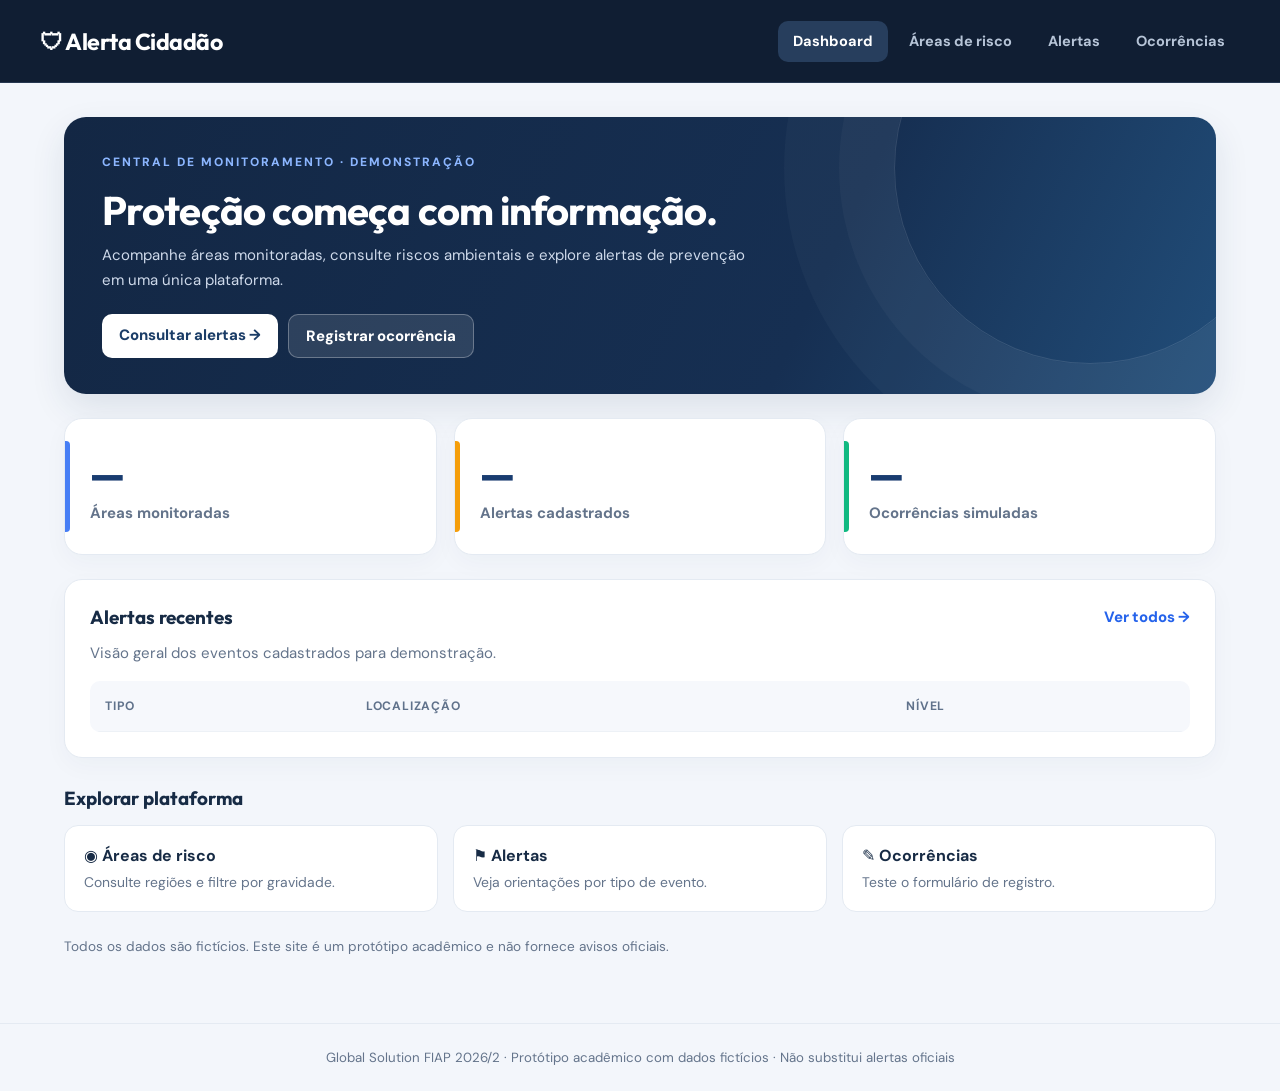
==== web/index.html @ 9f63b8a4 "Primeira versão do projeto Global Solution 2026.1" ====
<!doctype html><html lang="pt-BR"><head><meta charset="utf-8"><meta name="viewport" content="width=device-width,initial-scale=1"><meta name="description" content="Protótipo acadêmico de monitoramento de riscos naturais"><title>Dashboard | Alerta Cidadão</title><link rel="stylesheet" href="style.css"><script src="script.js" defer></script></head><body data-page="dashboard"><header><h1>🛡 Alerta Cidadão</h1><nav aria-label="Menu principal"><a href="index.html" aria-current="page">Dashboard</a><a href="areas.html">Áreas de risco</a><a href="alertas.html">Alertas</a><a href="ocorrencias.html">Ocorrências</a></nav></header><main><section class="hero"><p class="eyebrow">CENTRAL DE MONITORAMENTO · DEMONSTRAÇÃO</p><h2>Proteção começa com informação.</h2><p class="muted">Acompanhe áreas monitoradas, consulte riscos ambientais e explore alertas de prevenção em uma única plataforma.</p><div class="hero-actions"><a href="alertas.html">Consultar alertas →</a><a class="secondary" href="ocorrencias.html">Registrar ocorrência</a></div></section><section class="cards" aria-label="Indicadores"><div class="card"><strong id="total-areas">—</strong><span>Áreas monitoradas</span></div><div class="card"><strong id="total-alertas">—</strong><span>Alertas cadastrados</span></div><div class="card"><strong id="total-ocorrencias">—</strong><span>Ocorrências simuladas</span></div></section><section class="panel"><div class="panel-head"><h3>Alertas recentes</h3><a href="alertas.html">Ver todos →</a></div><p class="muted">Visão geral dos eventos cadastrados para demonstração.</p><div class="table-scroll"><table><thead><tr><th>Tipo</th><th>Localização</th><th>Nível</th></tr></thead><tbody id="recentes"></tbody></table></div></section><div class="section-heading"><h3>Explorar plataforma</h3></div><section class="mini-grid"><a class="mini-card" href="areas.html"><b>◉ Áreas de risco</b><span>Consulte regiões e filtre por gravidade.</span></a><a class="mini-card" href="alertas.html"><b>⚑ Alertas</b><span>Veja orientações por tipo de evento.</span></a><a class="mini-card" href="ocorrencias.html"><b>✎ Ocorrências</b><span>Teste o formulário de registro.</span></a></section><p class="muted" style="font-size:.85rem;margin-top:24px">Todos os dados são fictícios. Este site é um protótipo acadêmico e não fornece avisos oficiais.</p></main><footer>Global Solution FIAP 2026/2 · Protótipo acadêmico com dados fictícios · Não substitui alertas oficiais</footer></body></html>
---- web/style.css ----
@import url('https://fonts.googleapis.com/css2?family=DM+Sans:wght@400;500;600;700;800&family=Outfit:wght@500;600;700;800&display=swap');
:root{--navy:#101e33;--blue:#2563eb;--bg:#f3f6fb;--line:#e4eaf2;--text:#172b45;--muted:#64748b;--radius:18px}*{box-sizing:border-box}html{scroll-behavior:smooth}body{margin:0;font:15px 'DM Sans',system-ui,Arial,sans-serif;background:var(--bg);color:var(--text);min-height:100vh}header{background:#101e33;color:white;padding:0 max(24px,calc((100vw - 1200px)/2));display:flex;align-items:center;justify-content:space-between;gap:25px;min-height:83px;border-bottom:1px solid #263750}header h1{font:700 1.45rem 'Outfit',sans-serif;letter-spacing:-.5px;margin:0;white-space:nowrap}nav{display:flex;gap:6px;flex-wrap:wrap}nav a{color:#b6c4d7;text-decoration:none;padding:11px 15px;border-radius:10px;font-size:.91rem;font-weight:700;transition:.2s}nav a:hover,nav a[aria-current=page]{background:#273e5d;color:#fff}main{max-width:1200px;margin:34px auto 65px;padding:0 24px}h2{font:700 2rem 'Outfit',sans-serif;letter-spacing:-.9px;margin:0 0 8px}h3{font:700 1.18rem 'Outfit',sans-serif;margin:0 0 16px}p{line-height:1.65}.muted{color:var(--muted);margin-top:4px}.eyebrow{font-size:.75rem;letter-spacing:2px;text-transform:uppercase;font-weight:800;color:#6f91f5;margin:0 0 12px}.hero{background:linear-gradient(115deg,#132744,#162f52 65%,#214d79);border-radius:22px;padding:36px 38px;color:white;position:relative;overflow:hidden;box-shadow:0 14px 35px #1835581b}.hero:after{content:'';position:absolute;right:-70px;top:-145px;width:390px;height:390px;border:1px solid #ffffff20;border-radius:50%;box-shadow:0 0 0 55px #ffffff08,0 0 0 110px #ffffff07;pointer-events:none}.hero h2{font-size:2.5rem;max-width:690px;position:relative;z-index:1}.hero .muted{color:#cfdaeb;max-width:650px;position:relative;z-index:1}.hero .eyebrow{color:#8cb6ff}.hero-actions{display:flex;gap:10px;flex-wrap:wrap;margin-top:22px;position:relative;z-index:1}.hero-actions a{display:inline-flex;text-decoration:none;border-radius:10px;padding:11px 17px;background:#fff;color:#1b3d67;font-weight:800}.hero-actions a.secondary{background:#ffffff1c;color:white;border:1px solid #ffffff4a}.cards{display:grid;grid-template-columns:repeat(3,1fr);gap:17px;margin:24px 0}.card,.panel{background:#fff;border:1px solid var(--line);border-radius:var(--radius);padding:25px;box-shadow:0 8px 24px #17345909}.card{position:relative;overflow:hidden;min-height:137px;display:flex;flex-direction:column;justify-content:center}.card:before{content:'';width:5px;position:absolute;left:0;top:22px;bottom:22px;border-radius:0 4px 4px 0;background:#477ef5}.card:nth-child(2):before{background:#f59e0b}.card:nth-child(3):before{background:#10b981}.card strong{font:800 2.5rem 'Outfit',sans-serif;color:#193c70;line-height:1.1}.card span{color:var(--muted);font-weight:700;margin-top:8px}.panel{margin:22px 0}.panel-head{display:flex;justify-content:space-between;align-items:center;gap:10px;margin-bottom:12px}.panel-head h3{margin:0}.panel-head a{color:#2563eb;text-decoration:none;font-weight:800}.table-scroll{overflow-x:auto;border-radius:10px}table{width:100%;border-collapse:collapse}th,td{text-align:left;padding:17px 15px;border-bottom:1px solid #edf1f6}th{background:#f6f8fc;color:#60728b;font-size:.76rem;text-transform:uppercase;letter-spacing:.8px}td{font-weight:600}tbody tr:hover{background:#f8faff}tbody tr:last-child td{border-bottom:0}.tag{display:inline-block;border-radius:8px;padding:6px 11px;font-weight:800;font-size:.79rem}.alto{background:#ffebea;color:#bc3434}.medio{background:#fff1d5;color:#a86c07}.baixo{background:#e2f8eb;color:#147a45}.critico{background:#fbe5f0;color:#a31755}.filters{display:flex;gap:18px;flex-wrap:wrap;margin:18px 0 24px;padding:19px;background:#f8faff;border:1px solid var(--line);border-radius:13px}.filters>div{flex:1;min-width:200px}label{display:block;font-weight:800;margin:12px 0 8px;font-size:.88rem}select,input,textarea{font:inherit;padding:13px 14px;border:1px solid #cdd7e4;border-radius:10px;background:white;max-width:100%;width:100%;color:var(--text);outline:none;transition:.2s}select:focus,input:focus,textarea:focus{border-color:#2563eb;box-shadow:0 0 0 3px #2563eb18}.filters select{width:100%}button{font:700 .94rem 'DM Sans',sans-serif;background:var(--blue);color:white;border:0;padding:14px 22px;border-radius:10px;cursor:pointer;box-shadow:0 5px 13px #2563eb2a}button:hover{background:#164dc7}.form-grid{display:grid;grid-template-columns:repeat(2,1fr);gap:0 20px}.full{grid-column:1/-1}textarea{min-height:125px;resize:vertical}.error{color:#b62b2b;font-size:.86rem;min-height:20px}.success{color:#147a45;font-weight:700}.notice{padding:16px 18px;border-left:4px solid #e4a326;background:#fffaeb;border-radius:9px;color:#765318}.section-heading{display:flex;align-items:center;justify-content:space-between;gap:10px;margin:28px 0 15px}.section-heading h3{margin:0}.mini-grid{display:grid;grid-template-columns:repeat(3,1fr);gap:15px}.mini-card{background:white;border:1px solid var(--line);border-radius:14px;padding:19px;text-decoration:none;color:var(--text);transition:.2s}.mini-card:hover{transform:translateY(-3px);border-color:#a6c0f7;box-shadow:0 8px 20px #17345913}.mini-card b{display:block;font-size:1rem;margin-bottom:6px}.mini-card span{color:var(--muted);font-size:.87rem}a{color:#2563eb}footer{text-align:center;color:var(--muted);padding:25px;border-top:1px solid #e4eaf2;font-size:.83rem}@media(max-width:780px){header{padding:18px 20px;display:block}nav{margin-top:14px}nav a{padding:9px 10px}main{margin:22px auto;padding:0 16px}.hero{padding:28px 23px}.hero h2{font-size:2rem}.cards,.mini-grid{grid-template-columns:1fr}.form-grid{grid-template-columns:1fr}.filters{padding:14px}.filters>div{width:100%}.panel{padding:18px}th,td{padding:12px;font-size:.85rem}}
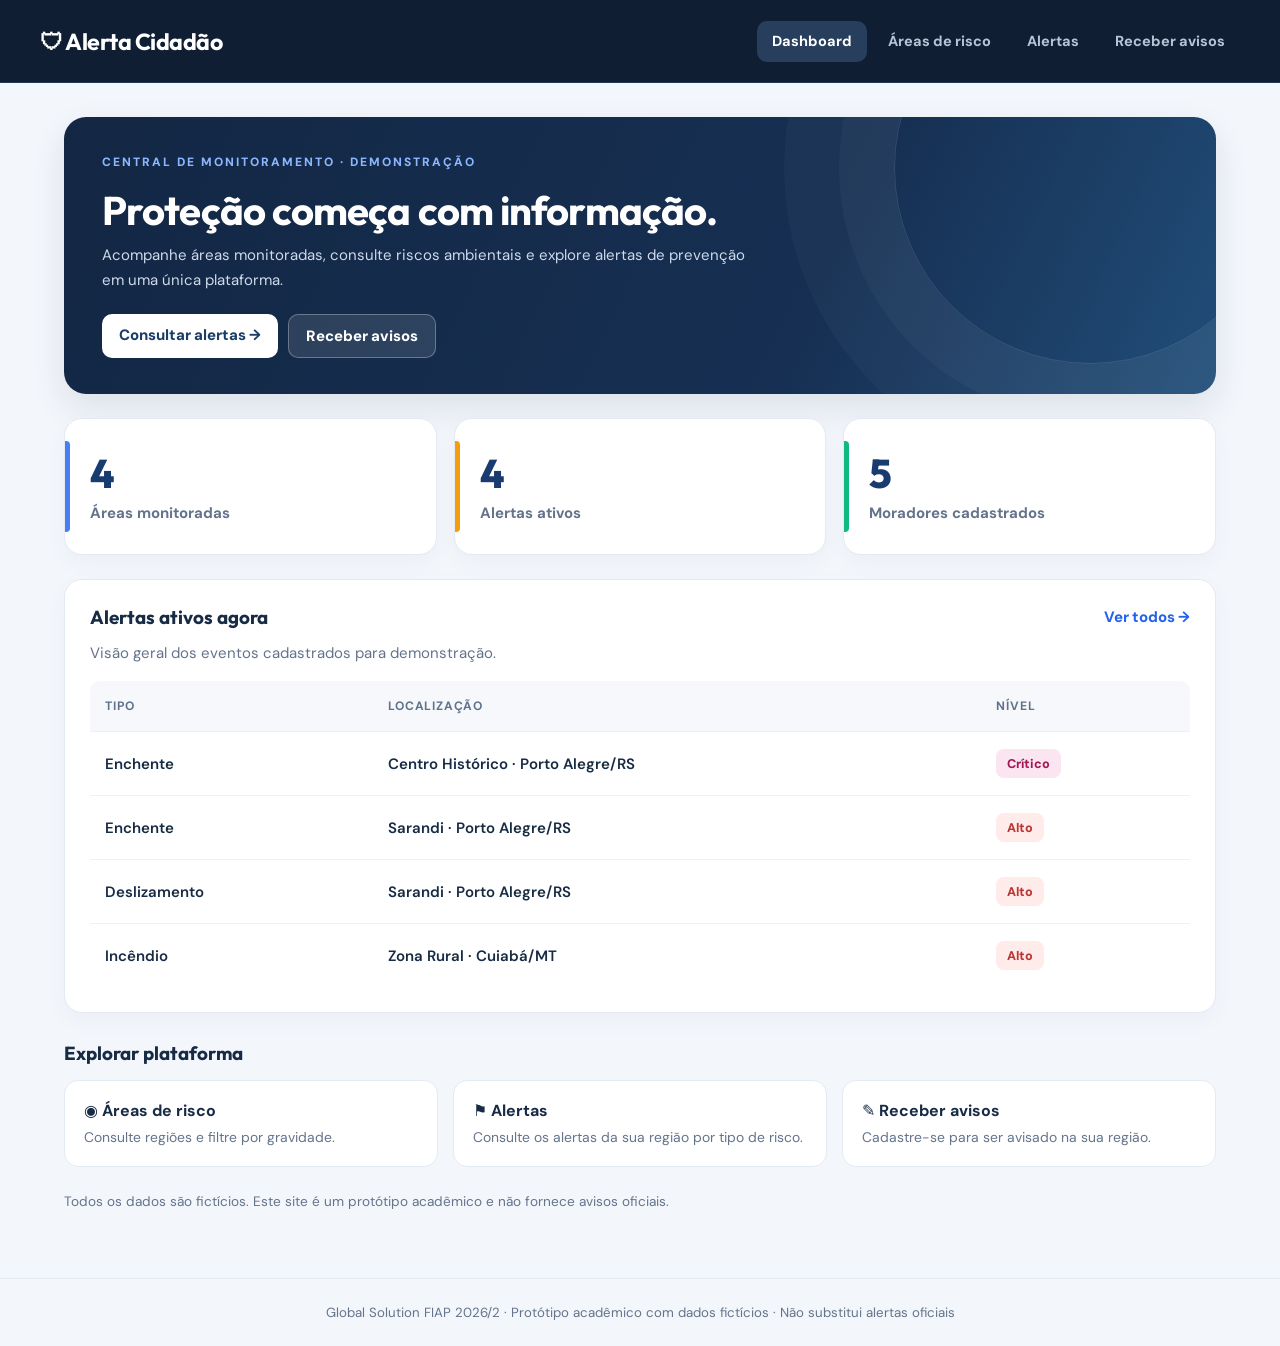
==== commit d8927469: "Banco em Oracle, diagrama ER, script.js do site e link do pitch - banco: script reescrito para Oracl" ====
--- a/web/index.html
+++ b/web/index.html
@@ -1 +1 @@
-<!doctype html><html lang="pt-BR"><head><meta charset="utf-8"><meta name="viewport" content="width=device-width,initial-scale=1"><meta name="description" content="Protótipo acadêmico de monitoramento de riscos naturais"><title>Dashboard | Alerta Cidadão</title><link rel="stylesheet" href="style.css"><script src="script.js" defer></script></head><body data-page="dashboard"><header><h1>🛡 Alerta Cidadão</h1><nav aria-label="Menu principal"><a href="index.html" aria-current="page">Dashboard</a><a href="areas.html">Áreas de risco</a><a href="alertas.html">Alertas</a><a href="ocorrencias.html">Ocorrências</a></nav></header><main><section class="hero"><p class="eyebrow">CENTRAL DE MONITORAMENTO · DEMONSTRAÇÃO</p><h2>Proteção começa com informação.</h2><p class="muted">Acompanhe áreas monitoradas, consulte riscos ambientais e explore alertas de prevenção em uma única plataforma.</p><div class="hero-actions"><a href="alertas.html">Consultar alertas →</a><a class="secondary" href="ocorrencias.html">Registrar ocorrência</a></div></section><section class="cards" aria-label="Indicadores"><div class="card"><strong id="total-areas">—</strong><span>Áreas monitoradas</span></div><div class="card"><strong id="total-alertas">—</strong><span>Alertas cadastrados</span></div><div class="card"><strong id="total-ocorrencias">—</strong><span>Ocorrências simuladas</span></div></section><section class="panel"><div class="panel-head"><h3>Alertas recentes</h3><a href="alertas.html">Ver todos →</a></div><p class="muted">Visão geral dos eventos cadastrados para demonstração.</p><div class="table-scroll"><table><thead><tr><th>Tipo</th><th>Localização</th><th>Nível</th></tr></thead><tbody id="recentes"></tbody></table></div></section><div class="section-heading"><h3>Explorar plataforma</h3></div><section class="mini-grid"><a class="mini-card" href="areas.html"><b>◉ Áreas de risco</b><span>Consulte regiões e filtre por gravidade.</span></a><a class="mini-card" href="alertas.html"><b>⚑ Alertas</b><span>Veja orientações por tipo de evento.</span></a><a class="mini-card" href="ocorrencias.html"><b>✎ Ocorrências</b><span>Teste o formulário de registro.</span></a></section><p class="muted" style="font-size:.85rem;margin-top:24px">Todos os dados são fictícios. Este site é um protótipo acadêmico e não fornece avisos oficiais.</p></main><footer>Global Solution FIAP 2026/2 · Protótipo acadêmico com dados fictícios · Não substitui alertas oficiais</footer></body></html>+<!doctype html><html lang="pt-BR"><head><meta charset="utf-8"><meta name="viewport" content="width=device-width,initial-scale=1"><meta name="description" content="Protótipo acadêmico de monitoramento de riscos naturais"><title>Dashboard | Alerta Cidadão</title><link rel="stylesheet" href="style.css"><script src="script.js" defer></script></head><body data-page="dashboard"><header><h1>🛡 Alerta Cidadão</h1><nav aria-label="Menu principal"><a href="index.html" aria-current="page">Dashboard</a><a href="areas.html">Áreas de risco</a><a href="alertas.html">Alertas</a><a href="cadastro.html">Receber avisos</a></nav></header><main><section class="hero"><p class="eyebrow">CENTRAL DE MONITORAMENTO · DEMONSTRAÇÃO</p><h2>Proteção começa com informação.</h2><p class="muted">Acompanhe áreas monitoradas, consulte riscos ambientais e explore alertas de prevenção em uma única plataforma.</p><div class="hero-actions"><a href="alertas.html">Consultar alertas →</a><a class="secondary" href="cadastro.html">Receber avisos</a></div></section><section class="cards" aria-label="Indicadores"><div class="card"><strong id="total-areas">—</strong><span>Áreas monitoradas</span></div><div class="card"><strong id="total-alertas">—</strong><span>Alertas ativos</span></div><div class="card"><strong id="total-cidadaos">—</strong><span>Moradores cadastrados</span></div></section><section class="panel"><div class="panel-head"><h3>Alertas ativos agora</h3><a href="alertas.html">Ver todos →</a></div><p class="muted">Visão geral dos eventos cadastrados para demonstração.</p><div class="table-scroll"><table><thead><tr><th>Tipo</th><th>Localização</th><th>Nível</th></tr></thead><tbody id="recentes"></tbody></table></div></section><div class="section-heading"><h3>Explorar plataforma</h3></div><section class="mini-grid"><a class="mini-card" href="areas.html"><b>◉ Áreas de risco</b><span>Consulte regiões e filtre por gravidade.</span></a><a class="mini-card" href="alertas.html"><b>⚑ Alertas</b><span>Consulte os alertas da sua região por tipo de risco.</span></a><a class="mini-card" href="cadastro.html"><b>✎ Receber avisos</b><span>Cadastre-se para ser avisado na sua região.</span></a></section><p class="muted" style="font-size:.85rem;margin-top:24px">Todos os dados são fictícios. Este site é um protótipo acadêmico e não fornece avisos oficiais.</p></main><footer>Global Solution FIAP 2026/2 · Protótipo acadêmico com dados fictícios · Não substitui alertas oficiais</footer></body></html>
--- a/web/style.css
+++ b/web/style.css
@@ -1,2 +1,3 @@
 @import url('https://fonts.googleapis.com/css2?family=DM+Sans:wght@400;500;600;700;800&family=Outfit:wght@500;600;700;800&display=swap');
-:root{--navy:#101e33;--blue:#2563eb;--bg:#f3f6fb;--line:#e4eaf2;--text:#172b45;--muted:#64748b;--radius:18px}*{box-sizing:border-box}html{scroll-behavior:smooth}body{margin:0;font:15px 'DM Sans',system-ui,Arial,sans-serif;background:var(--bg);color:var(--text);min-height:100vh}header{background:#101e33;color:white;padding:0 max(24px,calc((100vw - 1200px)/2));display:flex;align-items:center;justify-content:space-between;gap:25px;min-height:83px;border-bottom:1px solid #263750}header h1{font:700 1.45rem 'Outfit',sans-serif;letter-spacing:-.5px;margin:0;white-space:nowrap}nav{display:flex;gap:6px;flex-wrap:wrap}nav a{color:#b6c4d7;text-decoration:none;padding:11px 15px;border-radius:10px;font-size:.91rem;font-weight:700;transition:.2s}nav a:hover,nav a[aria-current=page]{background:#273e5d;color:#fff}main{max-width:1200px;margin:34px auto 65px;padding:0 24px}h2{font:700 2rem 'Outfit',sans-serif;letter-spacing:-.9px;margin:0 0 8px}h3{font:700 1.18rem 'Outfit',sans-serif;margin:0 0 16px}p{line-height:1.65}.muted{color:var(--muted);margin-top:4px}.eyebrow{font-size:.75rem;letter-spacing:2px;text-transform:uppercase;font-weight:800;color:#6f91f5;margin:0 0 12px}.hero{background:linear-gradient(115deg,#132744,#162f52 65%,#214d79);border-radius:22px;padding:36px 38px;color:white;position:relative;overflow:hidden;box-shadow:0 14px 35px #1835581b}.hero:after{content:'';position:absolute;right:-70px;top:-145px;width:390px;height:390px;border:1px solid #ffffff20;border-radius:50%;box-shadow:0 0 0 55px #ffffff08,0 0 0 110px #ffffff07;pointer-events:none}.hero h2{font-size:2.5rem;max-width:690px;position:relative;z-index:1}.hero .muted{color:#cfdaeb;max-width:650px;position:relative;z-index:1}.hero .eyebrow{color:#8cb6ff}.hero-actions{display:flex;gap:10px;flex-wrap:wrap;margin-top:22px;position:relative;z-index:1}.hero-actions a{display:inline-flex;text-decoration:none;border-radius:10px;padding:11px 17px;background:#fff;color:#1b3d67;font-weight:800}.hero-actions a.secondary{background:#ffffff1c;color:white;border:1px solid #ffffff4a}.cards{display:grid;grid-template-columns:repeat(3,1fr);gap:17px;margin:24px 0}.card,.panel{background:#fff;border:1px solid var(--line);border-radius:var(--radius);padding:25px;box-shadow:0 8px 24px #17345909}.card{position:relative;overflow:hidden;min-height:137px;display:flex;flex-direction:column;justify-content:center}.card:before{content:'';width:5px;position:absolute;left:0;top:22px;bottom:22px;border-radius:0 4px 4px 0;background:#477ef5}.card:nth-child(2):before{background:#f59e0b}.card:nth-child(3):before{background:#10b981}.card strong{font:800 2.5rem 'Outfit',sans-serif;color:#193c70;line-height:1.1}.card span{color:var(--muted);font-weight:700;margin-top:8px}.panel{margin:22px 0}.panel-head{display:flex;justify-content:space-between;align-items:center;gap:10px;margin-bottom:12px}.panel-head h3{margin:0}.panel-head a{color:#2563eb;text-decoration:none;font-weight:800}.table-scroll{overflow-x:auto;border-radius:10px}table{width:100%;border-collapse:collapse}th,td{text-align:left;padding:17px 15px;border-bottom:1px solid #edf1f6}th{background:#f6f8fc;color:#60728b;font-size:.76rem;text-transform:uppercase;letter-spacing:.8px}td{font-weight:600}tbody tr:hover{background:#f8faff}tbody tr:last-child td{border-bottom:0}.tag{display:inline-block;border-radius:8px;padding:6px 11px;font-weight:800;font-size:.79rem}.alto{background:#ffebea;color:#bc3434}.medio{background:#fff1d5;color:#a86c07}.baixo{background:#e2f8eb;color:#147a45}.critico{background:#fbe5f0;color:#a31755}.filters{display:flex;gap:18px;flex-wrap:wrap;margin:18px 0 24px;padding:19px;background:#f8faff;border:1px solid var(--line);border-radius:13px}.filters>div{flex:1;min-width:200px}label{display:block;font-weight:800;margin:12px 0 8px;font-size:.88rem}select,input,textarea{font:inherit;padding:13px 14px;border:1px solid #cdd7e4;border-radius:10px;background:white;max-width:100%;width:100%;color:var(--text);outline:none;transition:.2s}select:focus,input:focus,textarea:focus{border-color:#2563eb;box-shadow:0 0 0 3px #2563eb18}.filters select{width:100%}button{font:700 .94rem 'DM Sans',sans-serif;background:var(--blue);color:white;border:0;padding:14px 22px;border-radius:10px;cursor:pointer;box-shadow:0 5px 13px #2563eb2a}button:hover{background:#164dc7}.form-grid{display:grid;grid-template-columns:repeat(2,1fr);gap:0 20px}.full{grid-column:1/-1}textarea{min-height:125px;resize:vertical}.error{color:#b62b2b;font-size:.86rem;min-height:20px}.success{color:#147a45;font-weight:700}.notice{padding:16px 18px;border-left:4px solid #e4a326;background:#fffaeb;border-radius:9px;color:#765318}.section-heading{display:flex;align-items:center;justify-content:space-between;gap:10px;margin:28px 0 15px}.section-heading h3{margin:0}.mini-grid{display:grid;grid-template-columns:repeat(3,1fr);gap:15px}.mini-card{background:white;border:1px solid var(--line);border-radius:14px;padding:19px;text-decoration:none;color:var(--text);transition:.2s}.mini-card:hover{transform:translateY(-3px);border-color:#a6c0f7;box-shadow:0 8px 20px #17345913}.mini-card b{display:block;font-size:1rem;margin-bottom:6px}.mini-card span{color:var(--muted);font-size:.87rem}a{color:#2563eb}footer{text-align:center;color:var(--muted);padding:25px;border-top:1px solid #e4eaf2;font-size:.83rem}@media(max-width:780px){header{padding:18px 20px;display:block}nav{margin-top:14px}nav a{padding:9px 10px}main{margin:22px auto;padding:0 16px}.hero{padding:28px 23px}.hero h2{font-size:2rem}.cards,.mini-grid{grid-template-columns:1fr}.form-grid{grid-template-columns:1fr}.filters{padding:14px}.filters>div{width:100%}.panel{padding:18px}th,td{padding:12px;font-size:.85rem}}+:root{--navy:#101e33;--blue:#2563eb;--bg:#f3f6fb;--line:#e4eaf2;--text:#172b45;--muted:#64748b;--radius:18px}*{box-sizing:border-box}html{scroll-behavior:smooth}body{margin:0;font:15px 'DM Sans',system-ui,Arial,sans-serif;background:var(--bg);color:var(--text);min-height:100vh}header{background:#101e33;color:white;padding:0 max(24px,calc((100vw - 1200px)/2));display:flex;align-items:center;justify-content:space-between;gap:25px;min-height:83px;border-bottom:1px solid #263750}header h1{font:700 1.45rem 'Outfit',sans-serif;letter-spacing:-.5px;margin:0;white-space:nowrap}nav{display:flex;gap:6px;flex-wrap:wrap}nav a{color:#b6c4d7;text-decoration:none;padding:11px 15px;border-radius:10px;font-size:.91rem;font-weight:700;transition:.2s}nav a:hover,nav a[aria-current=page]{background:#273e5d;color:#fff}main{max-width:1200px;margin:34px auto 65px;padding:0 24px}h2{font:700 2rem 'Outfit',sans-serif;letter-spacing:-.9px;margin:0 0 8px}h3{font:700 1.18rem 'Outfit',sans-serif;margin:0 0 16px}p{line-height:1.65}.muted{color:var(--muted);margin-top:4px}.eyebrow{font-size:.75rem;letter-spacing:2px;text-transform:uppercase;font-weight:800;color:#6f91f5;margin:0 0 12px}.hero{background:linear-gradient(115deg,#132744,#162f52 65%,#214d79);border-radius:22px;padding:36px 38px;color:white;position:relative;overflow:hidden;box-shadow:0 14px 35px #1835581b}.hero:after{content:'';position:absolute;right:-70px;top:-145px;width:390px;height:390px;border:1px solid #ffffff20;border-radius:50%;box-shadow:0 0 0 55px #ffffff08,0 0 0 110px #ffffff07;pointer-events:none}.hero h2{font-size:2.5rem;max-width:690px;position:relative;z-index:1}.hero .muted{color:#cfdaeb;max-width:650px;position:relative;z-index:1}.hero .eyebrow{color:#8cb6ff}.hero-actions{display:flex;gap:10px;flex-wrap:wrap;margin-top:22px;position:relative;z-index:1}.hero-actions a{display:inline-flex;text-decoration:none;border-radius:10px;padding:11px 17px;background:#fff;color:#1b3d67;font-weight:800}.hero-actions a.secondary{background:#ffffff1c;color:white;border:1px solid #ffffff4a}.cards{display:grid;grid-template-columns:repeat(3,1fr);gap:17px;margin:24px 0}.card,.panel{background:#fff;border:1px solid var(--line);border-radius:var(--radius);padding:25px;box-shadow:0 8px 24px #17345909}.card{position:relative;overflow:hidden;min-height:137px;display:flex;flex-direction:column;justify-content:center}.card:before{content:'';width:5px;position:absolute;left:0;top:22px;bottom:22px;border-radius:0 4px 4px 0;background:#477ef5}.card:nth-child(2):before{background:#f59e0b}.card:nth-child(3):before{background:#10b981}.card strong{font:800 2.5rem 'Outfit',sans-serif;color:#193c70;line-height:1.1}.card span{color:var(--muted);font-weight:700;margin-top:8px}.panel{margin:22px 0}.panel-head{display:flex;justify-content:space-between;align-items:center;gap:10px;margin-bottom:12px}.panel-head h3{margin:0}.panel-head a{color:#2563eb;text-decoration:none;font-weight:800}.table-scroll{overflow-x:auto;border-radius:10px}table{width:100%;border-collapse:collapse}th,td{text-align:left;padding:17px 15px;border-bottom:1px solid #edf1f6}th{background:#f6f8fc;color:#60728b;font-size:.76rem;text-transform:uppercase;letter-spacing:.8px}td{font-weight:600}tbody tr:hover{background:#f8faff}tbody tr:last-child td{border-bottom:0}.tag{display:inline-block;border-radius:8px;padding:6px 11px;font-weight:800;font-size:.79rem}.alto{background:#ffebea;color:#bc3434}.medio{background:#fff1d5;color:#a86c07}.baixo{background:#e2f8eb;color:#147a45}.critico{background:#fbe5f0;color:#a31755}.filters{display:flex;gap:18px;flex-wrap:wrap;margin:18px 0 24px;padding:19px;background:#f8faff;border:1px solid var(--line);border-radius:13px}.filters>div{flex:1;min-width:200px}label{display:block;font-weight:800;margin:12px 0 8px;font-size:.88rem}select,input,textarea{font:inherit;padding:13px 14px;border:1px solid #cdd7e4;border-radius:10px;background:white;max-width:100%;width:100%;color:var(--text);outline:none;transition:.2s}select:focus,input:focus,textarea:focus{border-color:#2563eb;box-shadow:0 0 0 3px #2563eb18}.filters select{width:100%}button{font:700 .94rem 'DM Sans',sans-serif;background:var(--blue);color:white;border:0;padding:14px 22px;border-radius:10px;cursor:pointer;box-shadow:0 5px 13px #2563eb2a}button:hover{background:#164dc7}.form-grid{display:grid;grid-template-columns:repeat(2,1fr);gap:0 20px}.full{grid-column:1/-1}textarea{min-height:125px;resize:vertical}.error{color:#b62b2b;font-size:.86rem;min-height:20px}.success{color:#147a45;font-weight:700}.notice{padding:16px 18px;border-left:4px solid #e4a326;background:#fffaeb;border-radius:9px;color:#765318}.section-heading{display:flex;align-items:center;justify-content:space-between;gap:10px;margin:28px 0 15px}.section-heading h3{margin:0}.mini-grid{display:grid;grid-template-columns:repeat(3,1fr);gap:15px}.mini-card{background:white;border:1px solid var(--line);border-radius:14px;padding:19px;text-decoration:none;color:var(--text);transition:.2s}.mini-card:hover{transform:translateY(-3px);border-color:#a6c0f7;box-shadow:0 8px 20px #17345913}.mini-card b{display:block;font-size:1rem;margin-bottom:6px}.mini-card span{color:var(--muted);font-size:.87rem}a{color:#2563eb}footer{text-align:center;color:var(--muted);padding:25px;border-top:1px solid #e4eaf2;font-size:.83rem}@media(max-width:780px){header{padding:18px 20px;display:block}nav{margin-top:14px}nav a{padding:9px 10px}main{margin:22px auto;padding:0 16px}.hero{padding:28px 23px}.hero h2{font-size:2rem}.cards,.mini-grid{grid-template-columns:1fr}.form-grid{grid-template-columns:1fr}.filters{padding:14px}.filters>div{width:100%}.panel{padding:18px}th,td{padding:12px;font-size:.85rem}}.check{display:flex;align-items:center;gap:10px;font-weight:700}.check input{width:auto;margin:0}input.invalido,select.invalido{border-color:#b62b2b}.aviso-regiao{margin-top:14px;padding:14px 16px;border-radius:10px;background:#f6f8fc;border:1px solid var(--line)}.aviso-regiao ul{margin:8px 0 0;padding-left:20px}.onda{background:#ffe9dc;color:#b4501a}
+.aviso-regiao{color:var(--text);font-weight:500}
